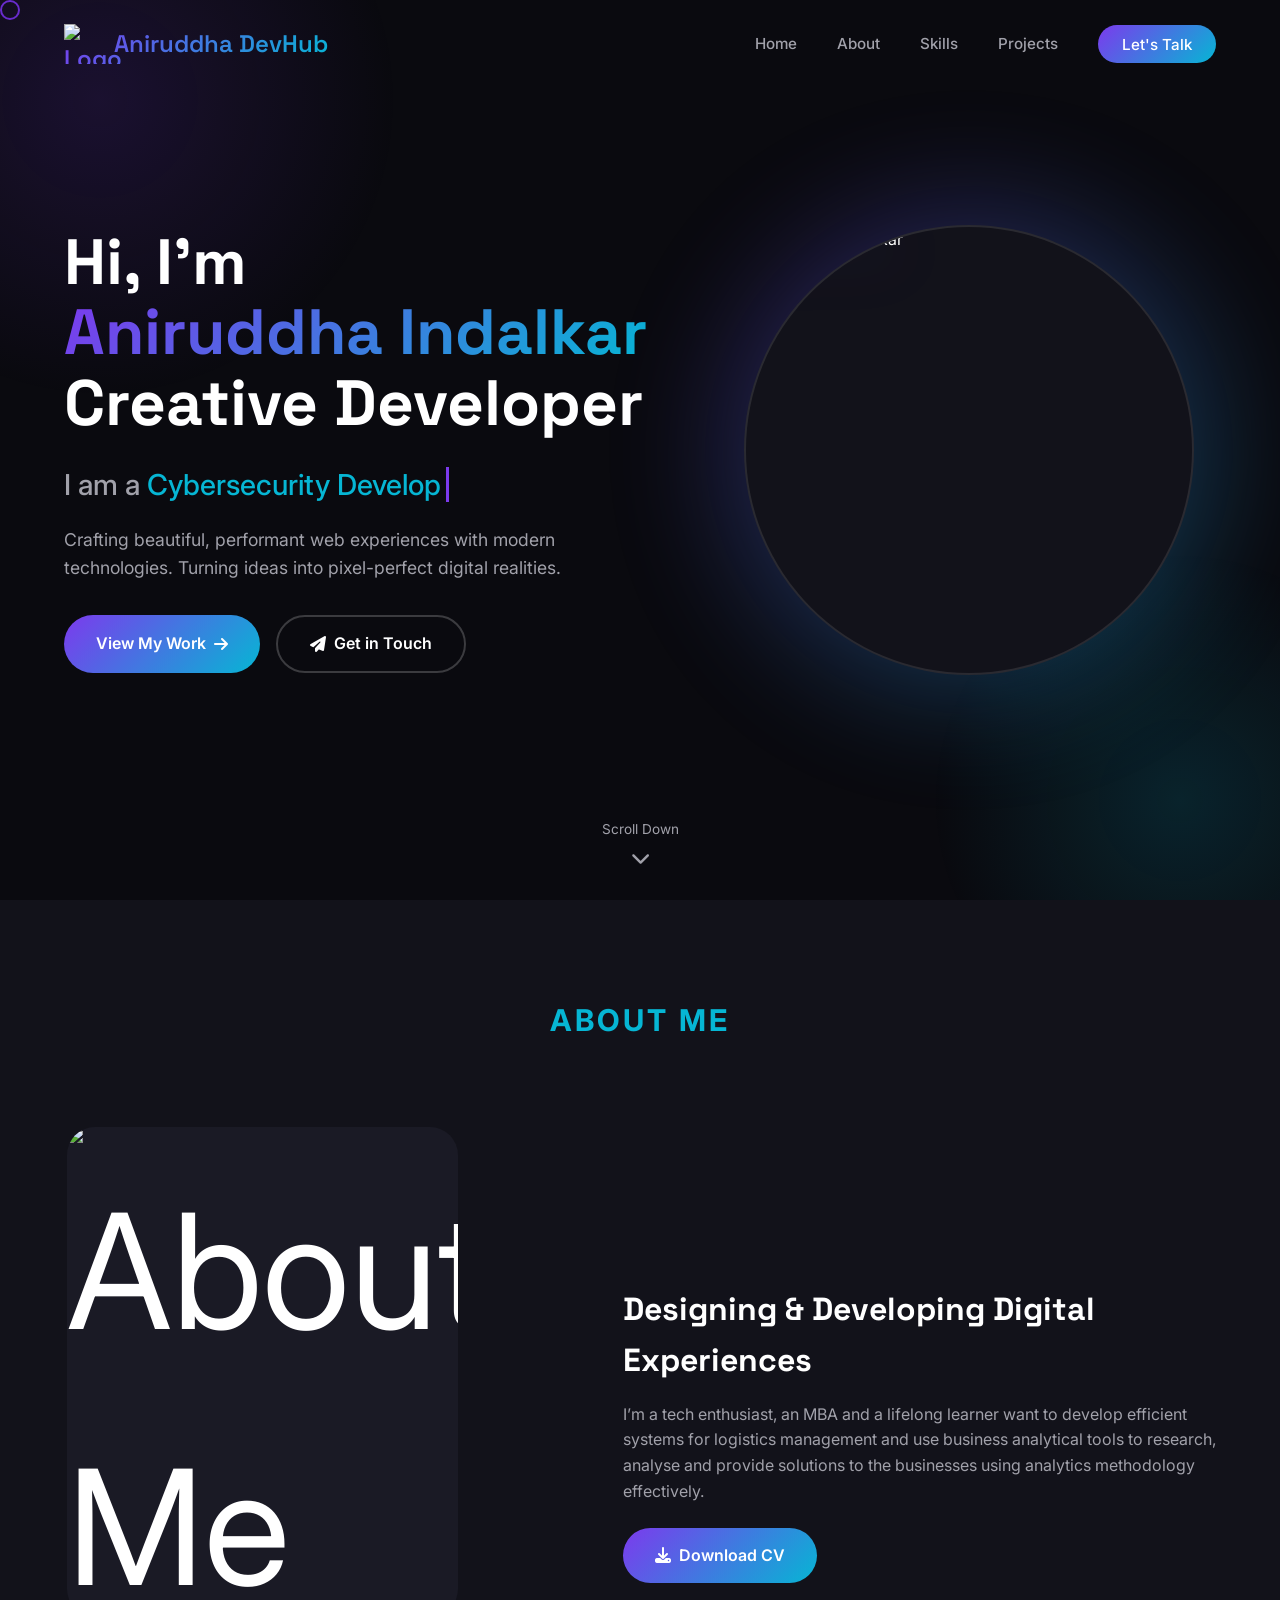
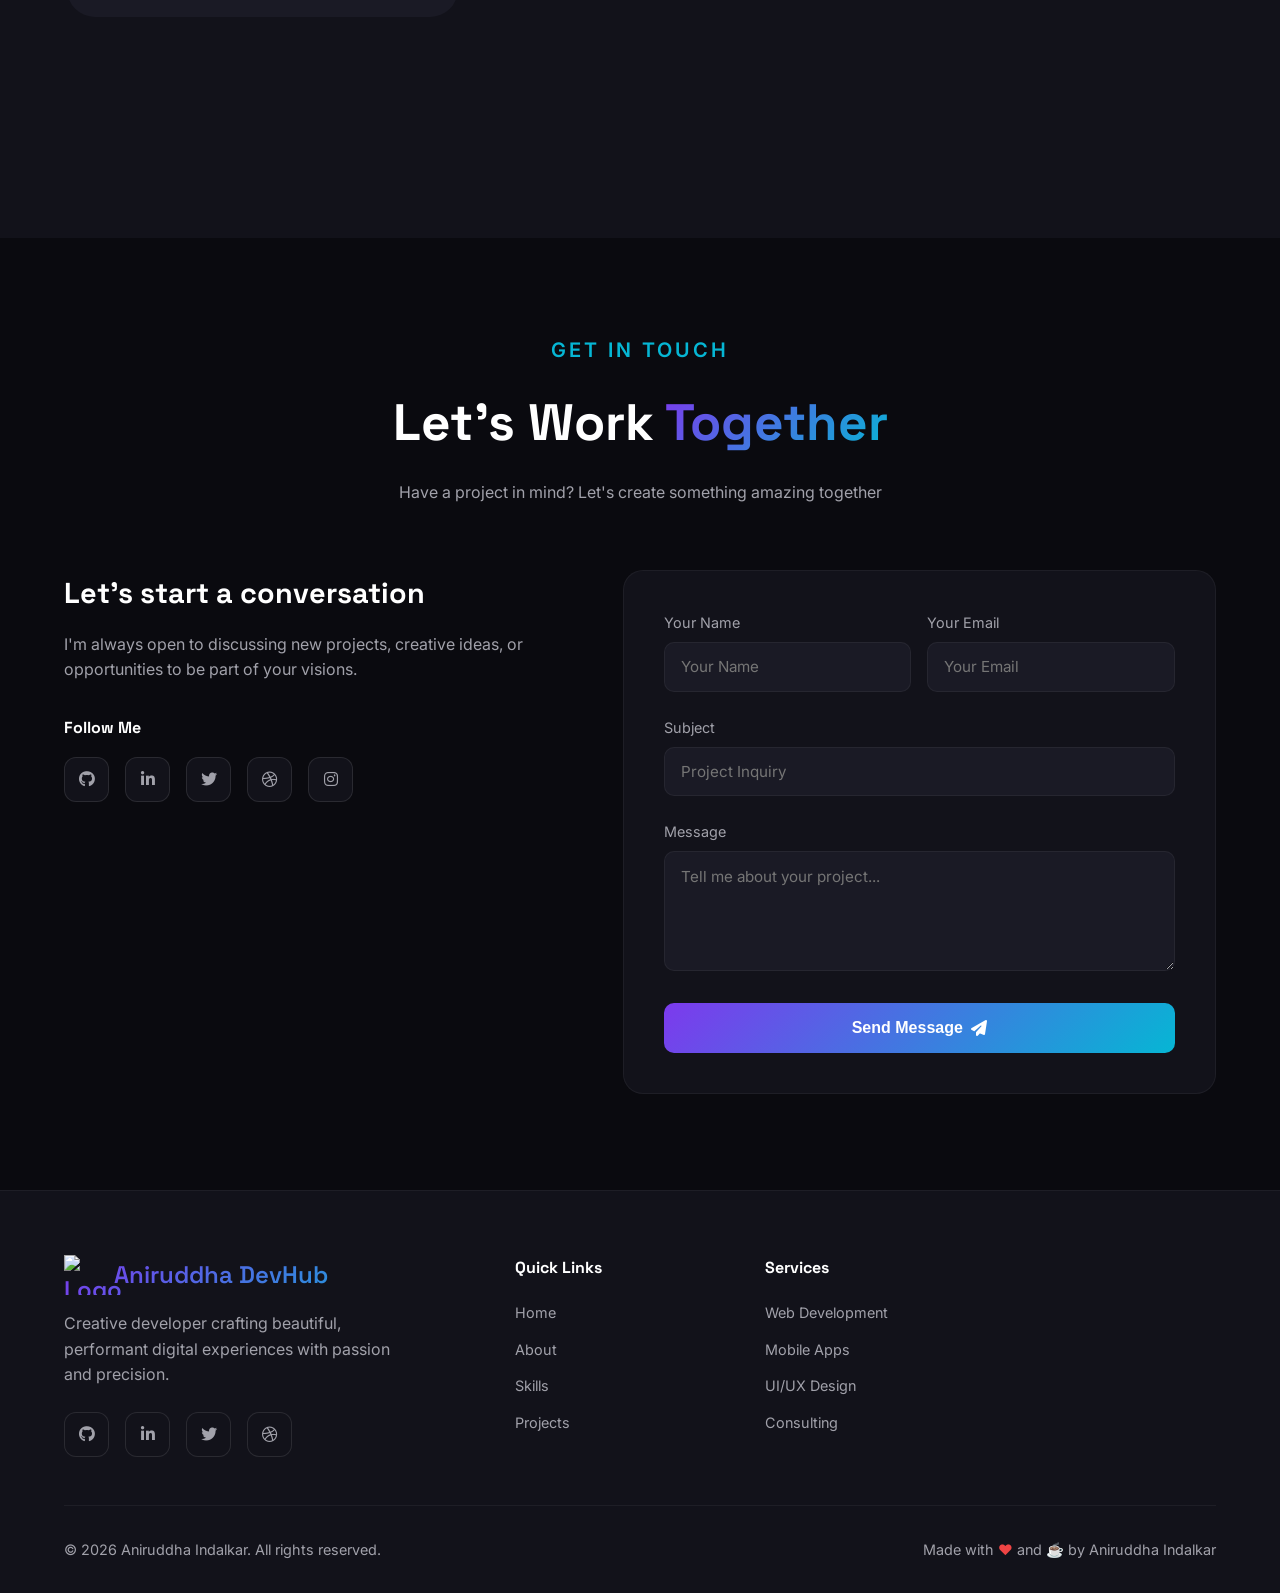
==== index.html @ d85ba914 "Add files via upload" ====
<!DOCTYPE html>
<html lang="en">
<head>
<meta charset="UTF-8">
<meta name="viewport" content="width=device-width, initial-scale=1.0">
<title>Home</title>
<link href="https://fonts.googleapis.com/css2?family=Space+Grotesk:wght@300;400;500;600;700&family=Inter:wght@300;400;500;600&display=swap" rel="stylesheet">
<link rel="stylesheet" href="https://cdnjs.cloudflare.com/ajax/libs/font-awesome/6.4.0/css/all.min.css">
<link rel="stylesheet" href="style.css">
</head>
<body>

<div class="bg-animation"></div>
<div class="cursor"></div>

<!-- Navigation -->
<nav id="navbar">
  <div class="logo">
    <img src="images/Aniruddha DevHub Logo.png" alt="Logo" class="logo-img">
    <span class="logo-text">Aniruddha DevHub</span>
  </div>
  <ul class="nav-links" id="navLinks">
    <li><a href="#home">Home</a></li>
    <li><a href="#about">About</a></li>
    <li><a href="#skills">Skills</a></li>
    <li><a href="#projects">Projects</a></li>
    <li><a href="#contact" class="nav-cta">Let's Talk</a></li>
  </ul>
  <button class="menu-toggle" id="menuToggle">
    <i class="fas fa-bars"></i>
  </button>
</nav>

<!-- Hero Section -->
<section class="hero" id="home">
  <div class="hero-content">
    <div class="hero-text">
      <!-- <div class="hero-badge">
        <span class="dot"></span>
        Available for new projects
      </div> -->
        <h1>
        Hi, I'm <span class="gradient-text">Aniruddha Indalkar</span>
        <br>
        Creative Developer
      </h1>
      <div class="typed-text">I am a <span id="typed"></span></div>
      <p>Crafting beautiful, performant web experiences with modern technologies. Turning ideas into pixel-perfect digital realities.</p>
      <div class="hero-buttons">
        <a href="#projects" class="btn btn-primary">
          View My Work <i class="fas fa-arrow-right"></i>
        </a>
        <a href="#contact" class="btn btn-secondary">
          <i class="fas fa-paper-plane"></i> Get in Touch
        </a>
      </div>
      <!-- <div class="hero-stats">
        <div class="stat">
          <h3 data-target="50">0+</h3>
          <p>Projects Completed</p>
        </div>
        <div class="stat">
          <h3 data-target="5">0+</h3>
          <p>Years Experience</p>
        </div>
        <div class="stat">
          <h3 data-target="30">0+</h3>
          <p>Happy Clients</p>
        </div>
      </div> -->
    </div>
    <div class="hero-image">
      <div class="hero-image-wrapper">
        <div class="hero-image-inner">
          <img src="images/me.jpeg" alt="Aniruddha Indalkar">
        </div>
        <!-- <div class="floating-icon icon-1"><i class="fab fa-react"></i></div>
        <div class="floating-icon icon-2"><i class="fab fa-js"></i></div>
        <div class="floating-icon icon-3"><i class="fab fa-node-js"></i></div>
        <div class="floating-icon icon-4"><i class="fab fa-html5"></i></div> -->
      </div>
    </div>
  </div>
  <div class="scroll-indicator">
    Scroll Down
    <i class="fas fa-chevron-down"></i>
  </div>
</section>

<!-- About Section -->
<section class="about" id="about">
  <div class="container">
    <div class="section-header fade-in">
      <span class="section-tag"><h1>About Me</h1></span>
    </div>
    <div class="about-content">
      <div class="about-image fade-in">
        <div class="about-image-inner">
          <img src="images/my_img.jpeg" alt="About Me">
        </div>
        <!-- <div class="experience-card">
          <div class="number">5+</div>
          <div>
            <div style="font-weight: 600;">Years of</div>
            <div class="label">Experience</div>
          </div>
        </div> -->
      </div>
      <div class="about-text fade-in">
        <h3>Designing & Developing Digital Experiences</h3>
        <p>I’m a tech enthusiast, an MBA and a lifelong learner want to develop efficient systems for logistics management and use business analytical tools to research, analyse and provide solutions to the businesses using analytics methodology effectively.</p>
        <a href="#" class="btn btn-primary">
          <i class="fas fa-download"></i> Download CV
        </a>
      </div>
    </div>
  </div>
</section>

<!-- Skills Section -->
<!-- <section class="skills" id="skills"> -->
  <!-- <div class="container">
    <div class="section-header fade-in">
      <span class="section-tag">My Skills</span>
      <h2 class="section-title">Expertise & <span class="gradient-text">Tools</span></h2>
      <p class="section-subtitle">Technologies and tools I use to bring ideas to life</p>
    </div> -->
    <!-- <div class="skills-grid"> -->
      <!-- <div class="skill-card fade-in">
        <div class="skill-icon"><i class="fas fa-code"></i></div>
        <h3>Frontend Development</h3>
        <ul class="skill-list">
          <li class="skill-item">
            <div class="name"><span>React / Next.js</span><span>95%</span></div>
            <div class="skill-bar"><div class="skill-progress" data-progress="95"></div></div>
          </li>
          <li class="skill-item">
            <div class="name"><span>Vue.js</span><span>85%</span></div>
            <div class="skill-bar"><div class="skill-progress" data-progress="85"></div></div>
          </li>
          <li class="skill-item">
            <div class="name"><span>TypeScript</span><span>90%</span></div>
            <div class="skill-bar"><div class="skill-progress" data-progress="90"></div></div>
          </li>
        </ul>
      </div>
       <div class="skill-card fade-in">
        <div class="skill-icon"><i class="fas fa-server"></i></div>
        <h3>Backend Development</h3>
        <ul class="skill-list">
          <li class="skill-item">
            <div class="name"><span>Node.js / Express</span><span>92%</span></div>
            <div class="skill-bar"><div class="skill-progress" data-progress="92"></div></div>
          </li>
          <li class="skill-item">
            <div class="name"><span>Python / Django</span><span>80%</span></div>
            <div class="skill-bar"><div class="skill-progress" data-progress="80"></div></div>
          </li>
          <li class="skill-item">
            <div class="name"><span>GraphQL</span><span>85%</span></div>
            <div class="skill-bar"><div class="skill-progress" data-progress="85"></div></div>
          </li>
        </ul>
      </div> -->
      <!-- <div class="skill-card fade-in">
        <div class="skill-icon"><i class="fas fa-database"></i></div>
        <h3>Database & Cloud</h3>
        <ul class="skill-list">
          <li class="skill-item">
            <div class="name"><span>MongoDB / PostgreSQL</span><span>88%</span></div>
            <div class="skill-bar"><div class="skill-progress" data-progress="88"></div></div>
          </li>
          <li class="skill-item">
            <div class="name"><span>AWS / Firebase</span><span>82%</span></div>
            <div class="skill-bar"><div class="skill-progress" data-progress="82"></div></div>
          </li>
          <li class="skill-item">
            <div class="name"><span>Docker / K8s</span><span>75%</span></div>
            <div class="skill-bar"><div class="skill-progress" data-progress="75"></div></div>
          </li>
        </ul>
      </div> -->
      <!-- <div class="skill-card fade-in">
        <div class="skill-icon"><i class="fas fa-paint-brush"></i></div>
        <h3>Design & UI/UX</h3>
        <ul class="skill-list">
          <li class="skill-item">
            <div class="name"><span>Figma / Adobe XD</span><span>90%</span></div>
            <div class="skill-bar"><div class="skill-progress" data-progress="90"></div></div>
          </li>
          <li class="skill-item">
            <div class="name"><span>Tailwind / SASS</span><span>95%</span></div>
            <div class="skill-bar"><div class="skill-progress" data-progress="95"></div></div>
          </li>
          <li class="skill-item">
            <div class="name"><span>Framer Motion</span><span>85%</span></div>
            <div class="skill-bar"><div class="skill-progress" data-progress="85"></div></div>
          </li>
        </ul>
      </div> -->
      <!-- <div class="skill-card fade-in">
        <div class="skill-icon"><i class="fas fa-mobile-alt"></i></div>
        <h3>Mobile Development</h3>
        <ul class="skill-list">
          <li class="skill-item">
            <div class="name"><span>React Native</span><span>85%</span></div>
            <div class="skill-bar"><div class="skill-progress" data-progress="85"></div></div>
          </li>
          <li class="skill-item">
            <div class="name"><span>Flutter</span><span>70%</span></div>
            <div class="skill-bar"><div class="skill-progress" data-progress="70"></div></div>
          </li>
          <li class="skill-item">
            <div class="name"><span>iOS / Swift</span><span>65%</span></div>
            <div class="skill-bar"><div class="skill-progress" data-progress="65"></div></div>
          </li>
        </ul>
      </div> -->
      <!-- <div class="skill-card fade-in">
        <div class="skill-icon"><i class="fas fa-tools"></i></div>
        <h3>Tools & DevOps</h3>
        <ul class="skill-list">
          <li class="skill-item">
            <div class="name"><span>Git / GitHub</span><span>95%</span></div>
            <div class="skill-bar"><div class="skill-progress" data-progress="95"></div></div>
          </li>
          <li class="skill-item">
            <div class="name"><span>CI/CD Pipelines</span><span>80%</span></div>
            <div class="skill-bar"><div class="skill-progress" data-progress="80"></div></div>
          </li>
          <li class="skill-item">
            <div class="name"><span>Webpack / Vite</span><span>85%</span></div>
            <div class="skill-bar"><div class="skill-progress" data-progress="85"></div></div>
          </li>
        </ul>
      </div> -->
    <!-- </div>
  </div>
</section> -->

<!-- Projects Section -->
<!-- <section class="projects" id="projects">
  <div class="container">
    <div class="section-header fade-in">
      <span class="section-tag">My Work</span>
      <h2 class="section-title">Featured <span class="gradient-text">Projects</span></h2>
      <p class="section-subtitle">A selection of my recent work and personal projects</p>
    </div>
    <div class="projects-filter fade-in">
      <button class="filter-btn active" data-filter="all">All</button>
      <button class="filter-btn" data-filter="web">Web Apps</button>
      <button class="filter-btn" data-filter="mobile">Mobile</button>
      <button class="filter-btn" data-filter="design">Design</button>
    </div>
    <div class="projects-grid">
      <div class="project-card fade-in" data-category="web">
        <div class="project-image">
          <img src="images/my_img_3.jpeg" alt="Project Image">
          <div class="project-overlay">
            <a href="#" class="project-link"><i class="fas fa-link"></i></a>
            <a href="#" class="project-link"><i class="fab fa-github"></i></a>
          </div>
        </div>
        <div class="project-info">
          <span class="project-tag">Web App</span>
          <h3>E-Commerce Platform</h3>
          <p>Full-featured online store with payment integration and admin dashboard.</p>
          <div class="project-tech">
            <span class="tech-badge">React</span>
            <span class="tech-badge">Node.js</span>
            <span class="tech-badge">Stripe</span>
          </div>
        </div>
      </div>
      <div class="project-card fade-in" data-category="mobile">
        <div class="project-image">
          <img src="" alt="Project Image">
          <div class="project-overlay">
            <a href="#" class="project-link"><i class="fas fa-link"></i></a>
            <a href="#" class="project-link"><i class="fab fa-github"></i></a>
          </div>
        </div>
        <div class="project-info">
          <span class="project-tag">Mobile App</span>
          <h3>Fitness Tracker</h3>
          <p>Cross-platform fitness app with workout plans and progress tracking.</p>
          <div class="project-tech">
            <span class="tech-badge">React Native</span>
            <span class="tech-badge">Firebase</span>
          </div>
        </div>
      </div>
      <div class="project-card fade-in" data-category="web">
        <div class="project-image">
          <img src="" alt="Project Image">
          <div class="project-overlay">
            <a href="#" class="project-link"><i class="fas fa-link"></i></a>
            <a href="#" class="project-link"><i class="fab fa-github"></i></a>
          </div>
        </div>
        <div class="project-info">
          <span class="project-tag">Dashboard</span>
          <h3>Analytics Dashboard</h3>
          <p>Real-time data visualization platform with interactive charts.</p>
          <div class="project-tech">
            <span class="tech-badge">Vue.js</span>
            <span class="tech-badge">D3.js</span>
            <span class="tech-badge">Python</span>
          </div>
        </div>
      </div>
      <div class="project-card fade-in" data-category="design">
        <div class="project-image">
          <img src="" alt="Project Image">
          <div class="project-overlay">
            <a href="#" class="project-link"><i class="fas fa-link"></i></a>
            <a href="#" class="project-link"><i class="fab fa-behance"></i></a>
          </div>
        </div>
        <div class="project-info">
          <span class="project-tag">UI/UX</span>
          <h3>Banking App Design</h3>
          <p>Modern banking app interface with focus on user experience.</p>
          <div class="project-tech">
            <span class="tech-badge">Figma</span>
            <span class="tech-badge">Prototyping</span>
          </div>
        </div>
      </div>
      <div class="project-card fade-in" data-category="web">
        <div class="project-image">
          <img src="" alt="Project Image">
          <div class="project-overlay">
            <a href="#" class="project-link"><i class="fas fa-link"></i></a>
            <a href="#" class="project-link"><i class="fab fa-github"></i></a>
          </div>
        </div>
        <div class="project-info">
          <span class="project-tag">AI/ML</span>
          <h3>AI Chatbot Platform</h3>
          <p>Intelligent chatbot with NLP and machine learning capabilities.</p>
          <div class="project-tech">
            <span class="tech-badge">Next.js</span>
            <span class="tech-badge">OpenAI</span>
            <span class="tech-badge">Python</span>
          </div>
        </div>
      </div>
      <div class="project-card fade-in" data-category="mobile">
        <div class="project-image">
          <img src="" alt="Project Image">
          <div class="project-overlay">
            <a href="#" class="project-link"><i class="fas fa-link"></i></a>
            <a href="#" class="project-link"><i class="fab fa-github"></i></a>
          </div>
        </div>
        <div class="project-info">
          <span class="project-tag">Mobile App</span>
          <h3>Food Delivery App</h3>
          <p>On-demand food delivery with real-time order tracking.</p>
          <div class="project-tech">
            <span class="tech-badge">Flutter</span>
            <span class="tech-badge">Firebase</span>
            <span class="tech-badge">Maps API</span>
          </div>
        </div>
      </div>
    </div>
  </div>
</section> -->

<!-- Contact Section -->
<section class="contact" id="contact">
  <div class="container">
    <div class="section-header fade-in">
      <span class="section-tag">Get in Touch</span>
      <h2 class="section-title">Let's Work <span class="gradient-text">Together</span></h2>
      <p class="section-subtitle">Have a project in mind? Let's create something amazing together</p>
    </div>
    <div class="contact-content">
      <div class="contact-info fade-in">
        <h3>Let's start a conversation</h3>
        <p>I'm always open to discussing new projects, creative ideas, or opportunities to be part of your visions.</p>
        <!-- <div class="contact-items">
          <div class="contact-item">
            <div class="icon"><i class="fas fa-envelope"></i></div>
            <div>
              <div class="label">Email</div>
              <div class="value">aniruddha@dev.com</div>
            </div>
          </div>
          <div class="contact-item">
            <div class="icon"><i class="fas fa-phone"></i></div>
            <div>
              <div class="label">Phone</div>
              <div class="value">+1 (555) 123-4567</div>
            </div>
          </div>
          <div class="contact-item">
            <div class="icon"><i class="fas fa-map-marker-alt"></i></div>
            <div>
              <div class="label">Location</div>
              <div class="value">San Francisco, CA</div>
            </div>
          </div>
        </div> -->
        <h4 style="margin-bottom: 1rem; font-family: 'Space Grotesk';">Follow Me</h4>
        <div class="social-links">
          <a href="#" class="social-link"><i class="fab fa-github"></i></a>
          <a href="#" class="social-link"><i class="fab fa-linkedin-in"></i></a>
          <a href="#" class="social-link"><i class="fab fa-twitter"></i></a>
          <a href="#" class="social-link"><i class="fab fa-dribbble"></i></a>
          <a href="#" class="social-link"><i class="fab fa-instagram"></i></a>
        </div>
      </div>
      <form class="contact-form fade-in" id="contactForm" action="https://formsubmit.co/aniruddha@xyhd.com" method="POST">
  
        <input type="text" name="_honey" style="display:none">
        <input type="hidden" name="_next" value="thankyou.html">
        <input type="hidden" name="_template" value="table">
        <input type="hidden" name="_captcha" value="false">
        
        <div class="form-row">
          <div class="form-group">
            <label>Your Name</label>
            <input type="text" name="name" placeholder="Your Name" required>
          </div>
          <div class="form-group">
            <label>Your Email</label>
            <input type="email" name="email" placeholder="Your Email" required>
          </div>
        </div>
        <div class="form-group">
          <label>Subject</label>
          <input type="text" name="subject" placeholder="Project Inquiry" required>
        </div>
        <div class="form-group">
          <label>Message</label>
          <textarea name="message" placeholder="Tell me about your project..." required></textarea>
        </div>
        <button type="submit">
          Send Message <i class="fas fa-paper-plane"></i>
        </button>
      </form>
    </div>
  </div>
</section>

<!-- Footer -->
<footer>
   <div class="footer-content">
    <div class="footer-brand">
      <div class="logo">
        <img src="images/Aniruddha DevHub Logo.png" alt="Logo" class="logo-img">
        <span class="logo-text">Aniruddha DevHub</span>
      </div>
      <p>Creative developer crafting beautiful, performant digital experiences with passion and precision.</p>
      <div class="social-links">
        <a href="#" class="social-link"><i class="fab fa-github"></i></a>
        <a href="#" class="social-link"><i class="fab fa-linkedin-in"></i></a>
        <a href="#" class="social-link"><i class="fab fa-twitter"></i></a>
        <a href="#" class="social-link"><i class="fab fa-dribbble"></i></a>
      </div>
    </div>
    <div class="footer-col">
      <h4>Quick Links</h4>
      <ul>
        <li><a href="#home">Home</a></li>
        <li><a href="#about">About</a></li>
        <li><a href="#skills">Skills</a></li>
        <li><a href="#projects">Projects</a></li>
      </ul>
    </div>
    <div class="footer-col">
      <h4>Services</h4>
      <ul>
        <li><a href="#">Web Development</a></li>
        <li><a href="#">Mobile Apps</a></li>
        <li><a href="#">UI/UX Design</a></li>
        <li><a href="#">Consulting</a></li>
      </ul>
    </div>
    <!-- <div class="footer-col">
      <h4>Contact</h4>
      <ul>
        <li><a href="#">aniruddha@dev.com</a></li>
        <li><a href="#">+1 (555) 123-4567</a></li>
        <li><a href="#">San Francisco, CA</a></li>
      </ul>
    </div> -->
  </div>
  <div class="footer-bottom">
    <p>&copy; <span id="year">2024</span> Aniruddha Indalkar. All rights reserved.</p>
    <p>Made with <span class="heart">❤️</span> and ☕ by Aniruddha Indalkar</p>
  </div>
</footer>
<script src="script.js"></script>
</body>
</html>
---- style.css ----
* {
  margin: 0;
  padding: 0;
  box-sizing: border-box;
}

:root {
  --bg-primary: #0a0a0f;
  --bg-secondary: #12121a;
  --bg-tertiary: #1a1a25;
  --accent: #7c3aed;
  --accent-2: #06b6d4;
  --accent-3: #f59e0b;
  --text-primary: #ffffff;
  --text-secondary: #a1a1aa;
  --gradient: linear-gradient(135deg, #7c3aed 0%, #06b6d4 100%);
  --gradient-2: linear-gradient(135deg, #f59e0b 0%, #ef4444 100%);
}

html {
  scroll-behavior: smooth;
}

body {
  font-family: 'Inter', sans-serif;
  background: var(--bg-primary);
  color: var(--text-primary);
  overflow-x: hidden;
  line-height: 1.6;
}

/* Animated Background */
.bg-animation {
  position: fixed;
  top: 0;
  left: 0;
  width: 100%;
  height: 100%;
  z-index: -1;
  overflow: hidden;
}

.bg-animation::before {
  content: '';
  position: absolute;
  width: 600px;
  height: 600px;
  background: radial-gradient(circle, rgba(124, 58, 237, 0.15) 0%, transparent 70%);
  border-radius: 50%;
  top: -200px;
  left: -200px;
  animation: float1 20s ease-in-out infinite;
}

.bg-animation::after {
  content: '';
  position: absolute;
  width: 500px;
  height: 500px;
  background: radial-gradient(circle, rgba(6, 182, 212, 0.15) 0%, transparent 70%);
  border-radius: 50%;
  bottom: -150px;
  right: -150px;
  animation: float2 25s ease-in-out infinite;
}

@keyframes float1 {
  0%, 100% { transform: translate(0, 0) scale(1); }
  50% { transform: translate(100px, 100px) scale(1.2); }
}

@keyframes float2 {
  0%, 100% { transform: translate(0, 0) scale(1); }
  50% { transform: translate(-100px, -100px) scale(1.3); }
}

/* Custom Cursor */
.cursor {
  width: 20px;
  height: 20px;
  border: 2px solid var(--accent);
  border-radius: 50%;
  position: fixed;
  pointer-events: none;
  z-index: 9999;
  transition: transform 0.2s, width 0.3s, height 0.3s, background 0.3s;
  mix-blend-mode: difference;
}

/* .cursor.hover {
  width: 40px;
  height: 40px;
  background: var(--accent);
} */

/* Navigation */
nav {
  position: fixed;
  top: 0;
  left: 0;
  width: 100%;
  padding: 1.5rem 5%;
  display: flex;
  justify-content: space-between;
  align-items: center;
  z-index: 1000;
  transition: all 0.3s ease;
  backdrop-filter: blur(0px);
}

nav.scrolled {
  background: rgba(10, 10, 15, 0.8);
  backdrop-filter: blur(20px);
  padding: 1rem 5%;
  border-bottom: 1px solid rgba(255, 255, 255, 0.05);
}

.logo {
  font-family: 'Space Grotesk', sans-serif;
  font-size: 1.5rem;
  font-weight: 700;
  background: var(--gradient);
  -webkit-background-clip: text;
  -webkit-text-fill-color: transparent;
  background-clip: text;
  cursor: pointer;
  display: flex;
  align-items: center;
  gap: 0.5rem;
}

.logo-dot {
  width: 8px;
  height: 8px;
  background: var(--accent);
  border-radius: 50%;
  animation: pulse 2s infinite;
}

@keyframes pulse {
  0%, 100% { transform: scale(1); opacity: 1; }
  50% { transform: scale(1.5); opacity: 0.5; }
}

.nav-links {
  display: flex;
  list-style: none;
  gap: 2.5rem;
  align-items: center;
}

.nav-links a {
  color: var(--text-secondary);
  text-decoration: none;
  font-size: 0.95rem;
  font-weight: 500;
  transition: color 0.3s;
  position: relative;
}

.nav-links a:hover {
  color: var(--text-primary);
}

.nav-links a::after {
  content: '';
  position: absolute;
  bottom: -5px;
  left: 0;
  width: 0;
  height: 2px;
  background: var(--gradient);
  transition: width 0.3s;
}

.nav-links a:hover::after {
  width: 100%;
}

.nav-cta {
  background: var(--gradient);
  padding: 0.6rem 1.5rem;
  border-radius: 30px;
  color: white !important;
  font-weight: 600;
  transition: transform 0.3s, box-shadow 0.3s;
}

.nav-cta:hover {
  transform: translateY(-2px);
  box-shadow: 0 10px 30px rgba(124, 58, 237, 0.4);
}

.nav-cta::after {
  display: none;
}

.menu-toggle {
  display: none;
  background: none;
  border: none;
  color: white;
  font-size: 1.5rem;
  cursor: pointer;
}

/* Hero Section */
.hero {
  min-height: 100vh;
  display: flex;
  align-items: center;
  justify-content: center;
  padding: 0 5%;
  position: relative;
  overflow: hidden;
}

.hero-content {
  max-width: 1200px;
  width: 100%;
  display: grid;
  grid-template-columns: 1.2fr 1fr;
  gap: 4rem;
  align-items: center;
}

.hero-text {
  animation: slideInLeft 1s ease;
}

@keyframes slideInLeft {
  from { opacity: 0; transform: translateX(-50px); }
  to { opacity: 1; transform: translateX(0); }
}

.hero-badge {
  display: inline-flex;
  align-items: center;
  gap: 0.5rem;
  padding: 0.5rem 1rem;
  background: rgba(124, 58, 237, 0.1);
  border: 1px solid rgba(124, 58, 237, 0.3);
  border-radius: 30px;
  font-size: 0.85rem;
  margin-bottom: 1.5rem;
  color: var(--accent-2);
}

.hero-badge .dot {
  width: 8px;
  height: 8px;
  background: #10b981;
  border-radius: 50%;
  animation: pulse 2s infinite;
}

.hero h1 {
  font-family: 'Space Grotesk', sans-serif;
  font-size: clamp(2rem, 5vw, 4rem);
  font-weight: 700;
  line-height: 1.1;
  margin-bottom: 1.5rem;
  max-width: 800px;
}

.hero h1 .gradient-text {
  background: var(--gradient);
  -webkit-background-clip: text;
  -webkit-text-fill-color: transparent;
  background-clip: text;
  display: inline-block;
}

.typed-text {
  font-size: clamp(1.2rem, 2.5vw, 1.8rem);
  color: var(--text-secondary);
  margin-bottom: 1.5rem;
  font-weight: 500;
  height: 2.5rem;
}

.typed-text span {
  color: var(--accent-2);
  border-right: 3px solid var(--accent);
  padding-right: 5px;
  animation: blink 0.7s infinite;
}

@keyframes blink {
  0%, 100% { border-color: var(--accent); }
  50% { border-color: transparent; }
}

.hero p {
  color: var(--text-secondary);
  font-size: 1.1rem;
  margin-bottom: 2rem;
  max-width: 500px;
}

.hero-buttons {
  display: flex;
  gap: 1rem;
  flex-wrap: wrap;
}

.btn {
  padding: 0.9rem 2rem;
  border-radius: 30px;
  font-weight: 600;
  font-size: 1rem;
  cursor: pointer;
  border: none;
  text-decoration: none;
  display: inline-flex;
  align-items: center;
  gap: 0.5rem;
  transition: all 0.3s;
  position: relative;
  overflow: hidden;
}

.btn-primary {
  background: var(--gradient);
  color: white;
}

.btn-primary:hover {
  transform: translateY(-3px);
  box-shadow: 0 15px 35px rgba(124, 58, 237, 0.4);
}

.btn-secondary {
  background: transparent;
  color: white;
  border: 2px solid rgba(255, 255, 255, 0.2);
}

.btn-secondary:hover {
  border-color: var(--accent);
  background: rgba(124, 58, 237, 0.1);
  transform: translateY(-3px);
}

.hero-stats {
  display: flex;
  gap: 2.5rem;
  margin-top: 3rem;
}

.stat h3 {
  font-family: 'Space Grotesk', sans-serif;
  font-size: 2rem;
  background: var(--gradient);
  -webkit-background-clip: text;
  -webkit-text-fill-color: transparent;
  background-clip: text;
}

.stat p {
  color: var(--text-secondary);
  font-size: 0.85rem;
  margin: 0;
}

.hero-image {
  position: sticky;
  top: 120px;
  z-index: 10;
  animation: slideInRight 1s ease;
}

@keyframes slideInRight {
  from { opacity: 0; transform: translateX(50px); }
  to { opacity: 1; transform: translateX(0); }
}

.hero-image-wrapper {
  position: relative;
  width: 100%;
  aspect-ratio: 1;
  max-width: 450px;
  margin: 0 auto;
}

.hero-image-wrapper::before {
  content: '';
  position: absolute;
  inset: -20px;
  background: var(--gradient);
  border-radius: 50%;
  filter: blur(60px);
  opacity: 0.3;
  animation: pulse-glow 4s ease-in-out infinite;
}

@keyframes pulse-glow {
  0%, 100% { transform: scale(1); opacity: 0.3; }
  50% { transform: scale(1.1); opacity: 0.5; }
}

.hero-image-inner {
  position: relative;
  width: 100%;
  height: 100%;
  border-radius: 50%;
  background: var(--bg-secondary);
  border: 2px solid rgba(255, 255, 255, 0.1);
  display: flex;
  align-items: center;
  justify-content: center;
  overflow: hidden;
  animation: float 6s ease-in-out infinite;
}

.hero-image-inner img {
  width: 100%;
  height: 100%;
  object-fit: cover;
  object-position: top center;
  display: block;
  transition: transform 0.5s cubic-bezier(0.4, 0, 0.2, 1);
  filter: drop-shadow(0 10px 30px rgba(124, 58, 237, 0.3));
}

.hero-image-inner:hover img {
  transform: scale(1.1);
}

@keyframes float {
  0%, 100% { transform: translateY(0); }
  50% { transform: translateY(-20px); }
}

/* Floating icons styling remains same */

.floating-icon {
  position: absolute;
  width: 60px;
  height: 60px;
  background: var(--bg-secondary);
  border: 1px solid rgba(255, 255, 255, 0.1);
  border-radius: 15px;
  display: flex;
  align-items: center;
  justify-content: center;
  font-size: 1.5rem;
  box-shadow: 0 10px 30px rgba(0, 0, 0, 0.3);
}

.floating-icon.icon-1 {
  top: 10%;
  left: -10%;
  color: #61dafb;
  animation: float-icon 4s ease-in-out infinite;
}

.floating-icon.icon-2 {
  top: 20%;
  right: -5%;
  color: #f7df1e;
  animation: float-icon 4s ease-in-out infinite 1s;
}

.floating-icon.icon-3 {
  bottom: 25%;
  left: -8%;
  color: #38bdf8;
  animation: float-icon 4s ease-in-out infinite 2s;
}

.floating-icon.icon-4 {
  bottom: 10%;
  right: -8%;
  color: #06b6d4;
  animation: float-icon 4s ease-in-out infinite 3s;
}

@keyframes float-icon {
  0%, 100% { transform: translateY(0) rotate(0); }
  50% { transform: translateY(-15px) rotate(10deg); }
}

.scroll-indicator {
  position: absolute;
  bottom: 2rem;
  left: 50%;
  transform: translateX(-50%);
  color: var(--text-secondary);
  font-size: 0.85rem;
  display: flex;
  flex-direction: column;
  align-items: center;
  gap: 0.5rem;
  animation: bounce 2s infinite;
}

@keyframes bounce {
  0%, 100% { transform: translateX(-50%) translateY(0); }
  50% { transform: translateX(-50%) translateY(10px); }
}

.scroll-indicator i {
  font-size: 1.2rem;
}

/* Section Common */
section {
  padding: 6rem 5%;
  position: relative;
}

.container {
  max-width: 1200px;
  margin: 0 auto;
}

.section-header {
  text-align: center;
  margin-bottom: 4rem;
}

.section-tag {
  color: var(--accent-2);
  font-size: 20px;
  font-weight: 600;
  letter-spacing: 3px;
  text-transform: uppercase;
  margin-bottom: 1rem;
  display: inline-block;
}

.section-title {
  font-family: 'Space Grotesk', sans-serif;
  font-size: clamp(2rem, 4vw, 3.5rem);
  font-weight: 700;
  margin-bottom: 1rem;
}

.section-title .gradient-text {
  background: var(--gradient);
  -webkit-background-clip: text;
  -webkit-text-fill-color: transparent;
  background-clip: text;
}

.section-subtitle {
  color: var(--text-secondary);
  max-width: 600px;
  margin: 0 auto;
}

/* About Section */
.about {
  background: var(--bg-secondary);
}

.about-content {
  display: grid;
  grid-template-columns: 1fr 1.2fr;
  gap: 4rem;
  align-items: center;
}

.about-image {
  position: relative;
  aspect-ratio: 0.8;
  border-radius: 30px;
  overflow: hidden;
  padding: 3px;
}

.about-image-inner {
  width: 80%;
  height: 80%;
  background: var(--bg-tertiary);
  border-radius: 28px;
  display: flex;
  align-items: center;
  justify-content: center;
  font-size: 10rem;
  position: relative;
  overflow: hidden;
}

.about-image-inner img {
  width: 100%;
  height: 100%;
  object-fit: cover;
  display: block;
}

.experience-card {
  position: absolute;
  bottom: 30px;
  right: -30px;
  background: var(--bg-tertiary);
  padding: 1.5rem 2rem;
  border-radius: 20px;
  border: 1px solid rgba(255, 255, 255, 0.1);
  box-shadow: 0 20px 60px rgba(0, 0, 0, 0.5);
  display: flex;
  align-items: center;
  gap: 1rem;
}

.experience-card .number {
  font-family: 'Space Grotesk', sans-serif;
  font-size: 3rem;
  font-weight: 700;
  background: var(--gradient);
  -webkit-background-clip: text;
  -webkit-text-fill-color: transparent;
  background-clip: text;
}

.experience-card .label {
  color: var(--text-secondary);
  font-size: 0.85rem;
}

.about-text h3 {
  font-family: 'Space Grotesk', sans-serif;
  font-size: 2rem;
  margin-bottom: 1rem;
}

.about-text p {
  color: var(--text-secondary);
  margin-bottom: 1.5rem;
}

.about-info {
  display: grid;
  grid-template-columns: 1fr 1fr;
  gap: 1rem;
  margin-bottom: 2rem;
}

.info-item {
  display: flex;
  align-items: center;
  gap: 0.8rem;
  padding: 0.8rem 1rem;
  background: rgba(255, 255, 255, 0.03);
  border-radius: 10px;
  border: 1px solid rgba(255, 255, 255, 0.05);
}

.info-item i {
  color: var(--accent-2);
  font-size: 1.1rem;
}

.info-item .label {
  color: var(--text-secondary);
  font-size: 0.8rem;
}

.info-item .value {
  font-weight: 600;
  font-size: 0.9rem;
}

/* Skills Section */
.skills-grid {
  display: grid;
  grid-template-columns: repeat(auto-fit, minmax(280px, 1fr));
  gap: 2rem;
  margin-top: 3rem;
}

.skill-card {
  background: var(--bg-secondary);
  border: 1px solid rgba(255, 255, 255, 0.05);
  border-radius: 20px;
  padding: 2rem;
  transition: all 0.4s ease;
  position: relative;
  overflow: hidden;
}

.skill-card::before {
  content: '';
  position: absolute;
  top: 0;
  left: 0;
  width: 100%;
  height: 3px;
  background: var(--gradient);
  transform: scaleX(0);
  transform-origin: left;
  transition: transform 0.4s ease;
}

.skill-card:hover {
  transform: translateY(-10px);
  border-color: rgba(124, 58, 237, 0.3);
  box-shadow: 0 20px 40px rgba(124, 58, 237, 0.15);
}

.skill-card:hover::before {
  transform: scaleX(1);
}

.skill-icon {
  width: 60px;
  height: 60px;
  border-radius: 15px;
  display: flex;
  align-items: center;
  justify-content: center;
  font-size: 1.8rem;
  margin-bottom: 1.5rem;
  background: rgba(124, 58, 237, 0.1);
  color: var(--accent);
}

.skill-card:nth-child(2) .skill-icon { background: rgba(6, 182, 212, 0.1); color: var(--accent-2); }
.skill-card:nth-child(3) .skill-icon { background: rgba(245, 158, 11, 0.1); color: var(--accent-3); }
.skill-card:nth-child(4) .skill-icon { background: rgba(239, 68, 68, 0.1); color: #ef4444; }
.skill-card:nth-child(5) .skill-icon { background: rgba(16, 185, 129, 0.1); color: #10b981; }
.skill-card:nth-child(6) .skill-icon { background: rgba(236, 72, 153, 0.1); color: #ec4899; }

.skill-card h3 {
  font-family: 'Space Grotesk', sans-serif;
  font-size: 1.3rem;
  margin-bottom: 1rem;
}

.skill-list {
  list-style: none;
}

.skill-item {
  margin-bottom: 1rem;
}

.skill-item .name {
  display: flex;
  justify-content: space-between;
  margin-bottom: 0.5rem;
  font-size: 0.9rem;
}

.skill-bar {
  height: 6px;
  background: rgba(255, 255, 255, 0.05);
  border-radius: 10px;
  overflow: hidden;
}

.skill-progress {
  height: 100%;
  background: var(--gradient);
  border-radius: 10px;
  width: 0;
  transition: width 1.5s ease;
}

/* Projects Section */
.projects {
  background: var(--bg-secondary);
}

.projects-filter {
  display: flex;
  justify-content: center;
  gap: 1rem;
  margin-bottom: 3rem;
  flex-wrap: wrap;
}

.filter-btn {
  padding: 0.6rem 1.5rem;
  background: transparent;
  border: 1px solid rgba(255, 255, 255, 0.1);
  border-radius: 30px;
  color: var(--text-secondary);
  cursor: pointer;
  font-size: 0.9rem;
  font-weight: 500;
  transition: all 0.3s;
}

.filter-btn:hover, .filter-btn.active {
  background: var(--gradient);
  border-color: transparent;
  color: white;
}

.projects-grid {
  display: grid;
  grid-template-columns: repeat(auto-fit, minmax(320px, 1fr));
  gap: 2rem;
}

.project-card {
  background: var(--bg-tertiary);
  border-radius: 20px;
  overflow: hidden;
  border: 1px solid rgba(255, 255, 255, 0.05);
  transition: all 0.4s ease;
  position: relative;
}

.project-card:hover {
  transform: translateY(-10px);
  box-shadow: 0 30px 60px rgba(0, 0, 0, 0.4);
  border-color: rgba(124, 58, 237, 0.3);
}

.project-image {
  height: 220px;
  background: var(--bg-secondary);
  position: relative;
  overflow: hidden;
  display: flex;
  align-items: center;
  justify-content: center;
}

.project-image img {
  width: 100%;
  height: 100%;
  object-fit: cover;
  transition: transform 0.5s ease;
}

.project-card:hover .project-image img {
  transform: scale(1.1);
}

/* .project-card:nth-child(2) .project-image {
  background: linear-gradient(135deg, #f59e0b, #ef4444);
}

.project-card:nth-child(3) .project-image {
    
}

.project-card:nth-child(4) .project-image {
  background: linear-gradient(135deg, #ec4899, #7c3aed);
}

.project-card:nth-child(5) .project-image {
  background: linear-gradient(135deg, #06b6d4, #3b82f6);    
}

.project-card:nth-child(6) .project-image {
  background: linear-gradient(135deg, #f59e0b, #ec4899);
} */

.project-overlay {
  position: absolute;
  inset: 0;
  background: rgba(0, 0, 0, 0.7);
  display: flex;
  align-items: center;
  justify-content: center;
  gap: 1rem;
  opacity: 0;
  transition: opacity 0.3s;
}

.project-card:hover .project-overlay {
  opacity: 1;
}

.project-link {
  width: 50px;
  height: 50px;
  background: white;
  border-radius: 50%;
  display: flex;
  align-items: center;
  justify-content: center;
  color: var(--bg-primary);
  text-decoration: none;
  transition: transform 0.3s;
}

.project-link:hover {
  transform: scale(1.1) rotate(15deg);
}

.project-info {
  padding: 1.5rem;
}

.project-tag {
  display: inline-block;
  padding: 0.25rem 0.75rem;
  background: rgba(124, 58, 237, 0.1);
  color: var(--accent-2);
  border-radius: 20px;
  font-size: 0.75rem;
  font-weight: 600;
  margin-bottom: 0.8rem;
}

.project-info h3 {
  font-family: 'Space Grotesk', sans-serif;
  font-size: 1.3rem;
  margin-bottom: 0.5rem;
}

.project-info p {
  color: var(--text-secondary);
  font-size: 0.9rem;
  margin-bottom: 1rem;
}

.project-tech {
  display: flex;
  gap: 0.5rem;
  flex-wrap: wrap;
}

.tech-badge {
  padding: 0.25rem 0.75rem;
  background: rgba(255, 255, 255, 0.05);
  border-radius: 5px;
  font-size: 0.75rem;
  color: var(--text-secondary);
}

/* Contact Section */
.contact-content {
  display: grid;
  grid-template-columns: 1fr 1.2fr;
  gap: 4rem;
  margin-top: 3rem;
}

.contact-info h3 {
  font-family: 'Space Grotesk', sans-serif;
  font-size: 1.8rem;
  margin-bottom: 1rem;
}

.contact-info p {
  color: var(--text-secondary);
  margin-bottom: 2rem;
}

.contact-items {
  display: flex;
  flex-direction: column;
  gap: 1rem;
  margin-bottom: 2rem;
}

.contact-item {
  display: flex;
  align-items: center;
  gap: 1rem;
  padding: 1.2rem;
  background: var(--bg-secondary);
  border: 1px solid rgba(255, 255, 255, 0.05);
  border-radius: 15px;
  transition: all 0.3s;
}

.contact-item:hover {
  transform: translateX(5px);
  border-color: var(--accent);
}

.contact-item .icon {
  width: 50px;
  height: 50px;
  background: var(--gradient);
  border-radius: 12px;
  display: flex;
  align-items: center;
  justify-content: center;
  font-size: 1.2rem;
  flex-shrink: 0;
}

.contact-item .label {
  color: var(--text-secondary);
  font-size: 0.85rem;
}

.contact-item .value {
  font-weight: 600;
}

.social-links {
  display: flex;
  gap: 1rem;
}

.social-link {
  width: 45px;
  height: 45px;
  background: var(--bg-secondary);
  border: 1px solid rgba(255, 255, 255, 0.1);
  border-radius: 12px;
  display: flex;
  align-items: center;
  justify-content: center;
  color: var(--text-secondary);
  text-decoration: none;
  transition: all 0.3s;
}

.social-link:hover {
  background: var(--gradient);
  color: white;
  transform: translateY(-5px);
  border-color: transparent;
}

.contact-form {
  background: var(--bg-secondary);
  padding: 2.5rem;
  border-radius: 20px;
  border: 1px solid rgba(255, 255, 255, 0.05);
}

.form-group {
  margin-bottom: 1.5rem;
}

.form-row {
  display: grid;
  grid-template-columns: 1fr 1fr;
  gap: 1rem;
}

.form-group label {
  display: block;
  margin-bottom: 0.5rem;
  font-size: 0.9rem;
  color: var(--text-secondary);
}

.form-group input,
.form-group textarea {
  width: 100%;
  padding: 0.9rem 1rem;
  background: var(--bg-tertiary);
  border: 1px solid rgba(255, 255, 255, 0.05);
  border-radius: 10px;
  color: white;
  font-family: 'Inter', sans-serif;
  font-size: 0.95rem;
  transition: all 0.3s;
}

.form-group input:focus,
.form-group textarea:focus {
  outline: none;
  border-color: var(--accent);
  background: var(--bg-primary);
}

.form-group textarea {
  resize: vertical;
  min-height: 120px;
}

.contact-form button {
  width: 100%;
  padding: 1rem;
  background: var(--gradient);
  color: white;
  border: none;
  border-radius: 10px;
  font-size: 1rem;
  font-weight: 600;
  cursor: pointer;
  transition: all 0.3s;
  display: flex;
  align-items: center;
  justify-content: center;
  gap: 0.5rem;
}

.contact-form button:hover {
  transform: translateY(-3px);
  box-shadow: 0 15px 35px rgba(124, 58, 237, 0.4);
}

/* Footer */
footer {
  background: var(--bg-secondary);
  padding: 4rem 5% 2rem;
  border-top: 1px solid rgba(255, 255, 255, 0.05);
}

.footer-content {
  max-width: 1200px;
  margin: 0 auto;
  display: grid;
  grid-template-columns: 2fr 1fr 1fr 1fr;
  gap: 3rem;
  margin-bottom: 3rem;
}

.footer-brand .logo {
  margin-bottom: 1rem;
}

.footer-brand p {
  color: var(--text-secondary);
  margin-bottom: 1.5rem;
  max-width: 350px;
}

.footer-col h4 {
  font-family: 'Space Grotesk', sans-serif;
  margin-bottom: 1.2rem;
  font-size: 1rem;
}

.footer-col ul {
  list-style: none;
  display: flex;
  flex-direction: column;
  gap: 0.7rem;
}

.footer-col a {
  color: var(--text-secondary);
  text-decoration: none;
  font-size: 0.9rem;
  transition: color 0.3s;
}

.footer-col a:hover {
  color: var(--accent-2);
}

.footer-bottom {
  max-width: 1200px;
  margin: 0 auto;
  padding-top: 2rem;
  border-top: 1px solid rgba(255, 255, 255, 0.05);
  display: flex;
  justify-content: space-between;
  align-items: center;
  flex-wrap: wrap;
  gap: 1rem;
}

.footer-bottom p {
  color: var(--text-secondary);
  font-size: 0.9rem;
}

.footer-bottom .heart {
  color: #ef4444;
  display: inline-block;
  animation: heartbeat 1.5s infinite;
}

@keyframes heartbeat {
  0%, 100% { transform: scale(1); }
  50% { transform: scale(1.2); }
}

/* Scroll Animations */
.fade-in {
  opacity: 0;
  transform: translateY(30px);
  transition: all 0.8s ease;
}

.fade-in.visible {
  opacity: 1;
  transform: translateY(0);
}

/* Responsive */
@media (max-width: 968px) {
  .hero-content,
  .about-content,
  .contact-content {
    grid-template-columns: 1fr;
    gap: 3rem;
  }
  
  .hero-image {
    order: -1;
    max-width: 350px;
    margin: 0 auto;
  }
  
  .footer-content {
    grid-template-columns: 1fr 1fr;
  }
  
  .experience-card {
    right: 10px;
  }
}

@media (max-width: 768px) {
  .nav-links {
    position: fixed;
    top: 70px;
    left: 0;
    width: 100%;
    background: rgba(10, 10, 15, 0.98);
    backdrop-filter: blur(20px);
    flex-direction: column;
    padding: 2rem;
    gap: 1.5rem;
    transform: translateX(-100%);
    transition: transform 0.3s;
  }
  
  .nav-links.active {
    transform: translateX(0);
  }
  
  .menu-toggle {
    display: block;
  }
  
  .hero-stats {
    flex-wrap: wrap;
    gap: 1.5rem;
  }
  
  .form-row {
    grid-template-columns: 1fr;
  }
  
  .footer-content {
    grid-template-columns: 1fr;
  }
  
  .about-info {
    grid-template-columns: 1fr;
  }
  
  .cursor {
    display: none;
  }
}
.logo {
  display: flex;
  align-items: center;
  gap: 10px;
  font-size: 1.5rem;
  font-weight: 600;
}

.logo-img {
  width: 40px;
  height: 40px;
  object-fit: contain;
}

.logo-text {
  font-family: 'Space Grotesk', sans-serif;
}
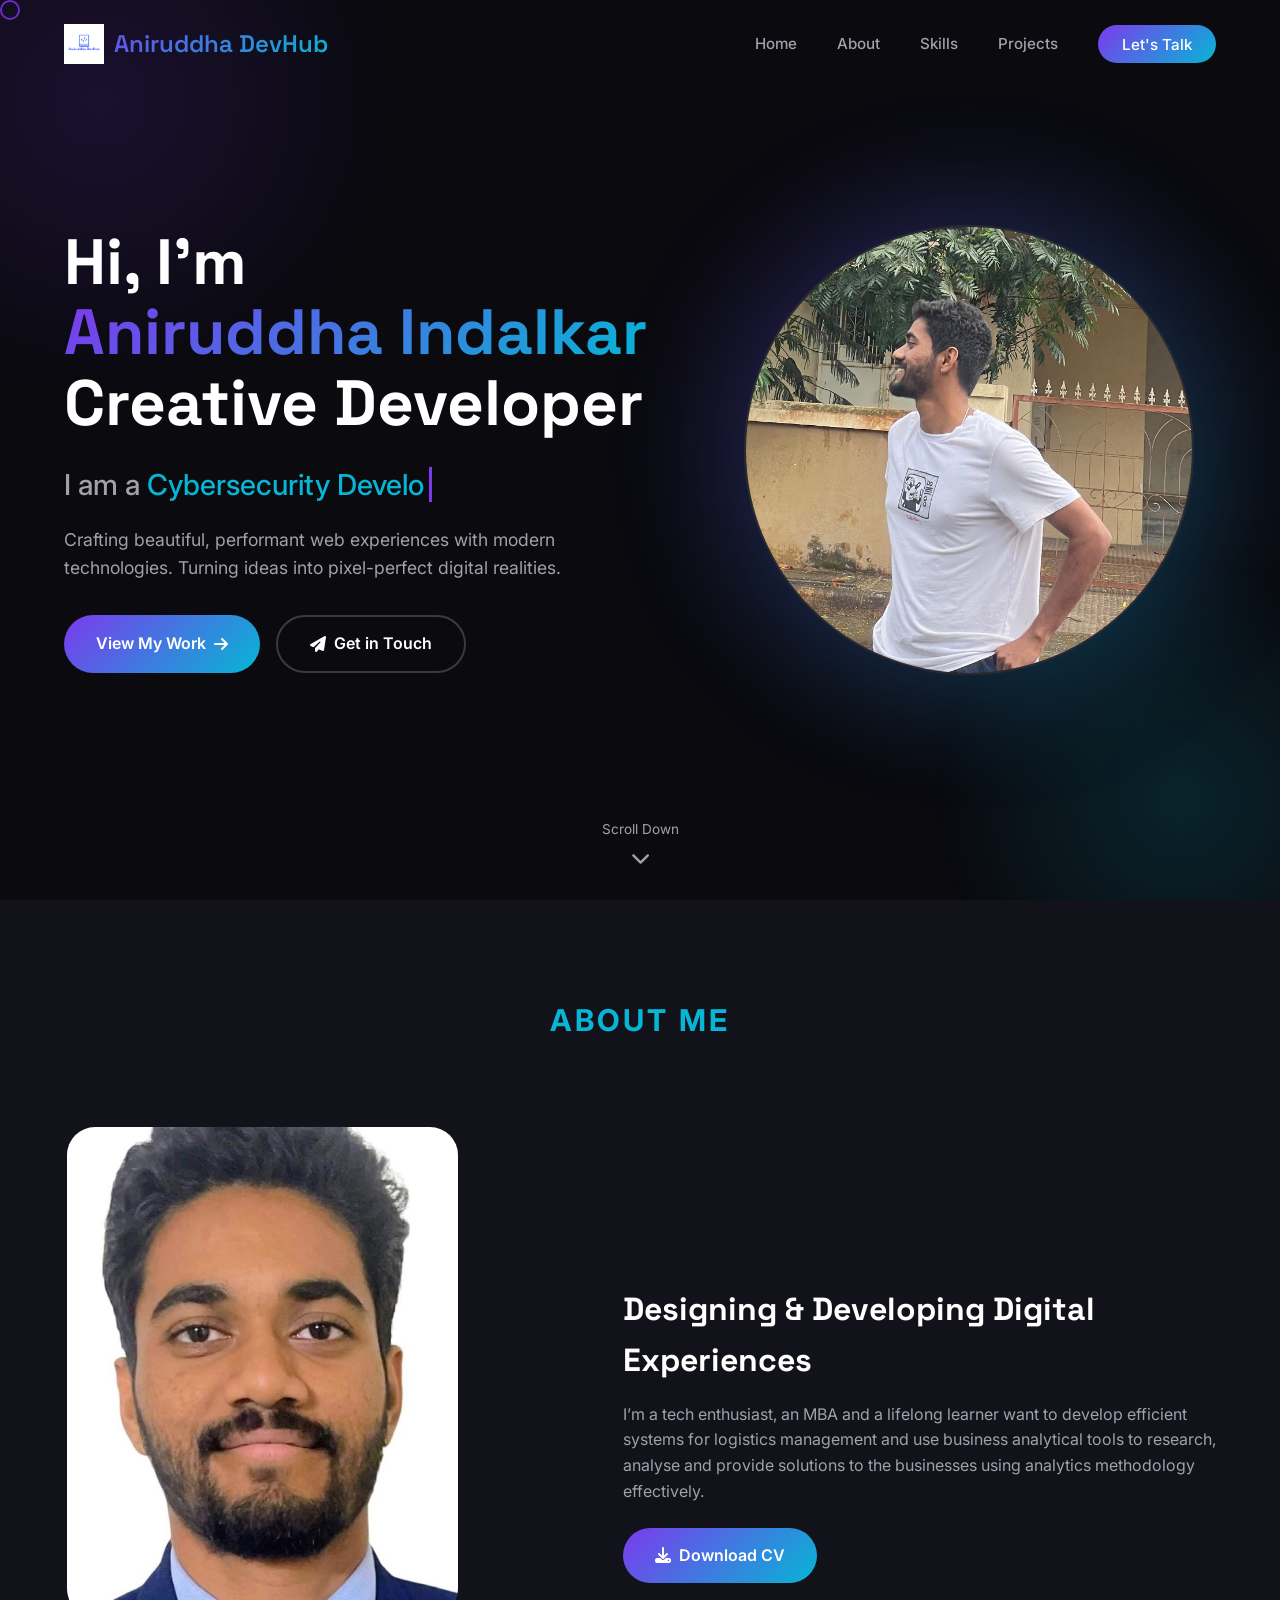
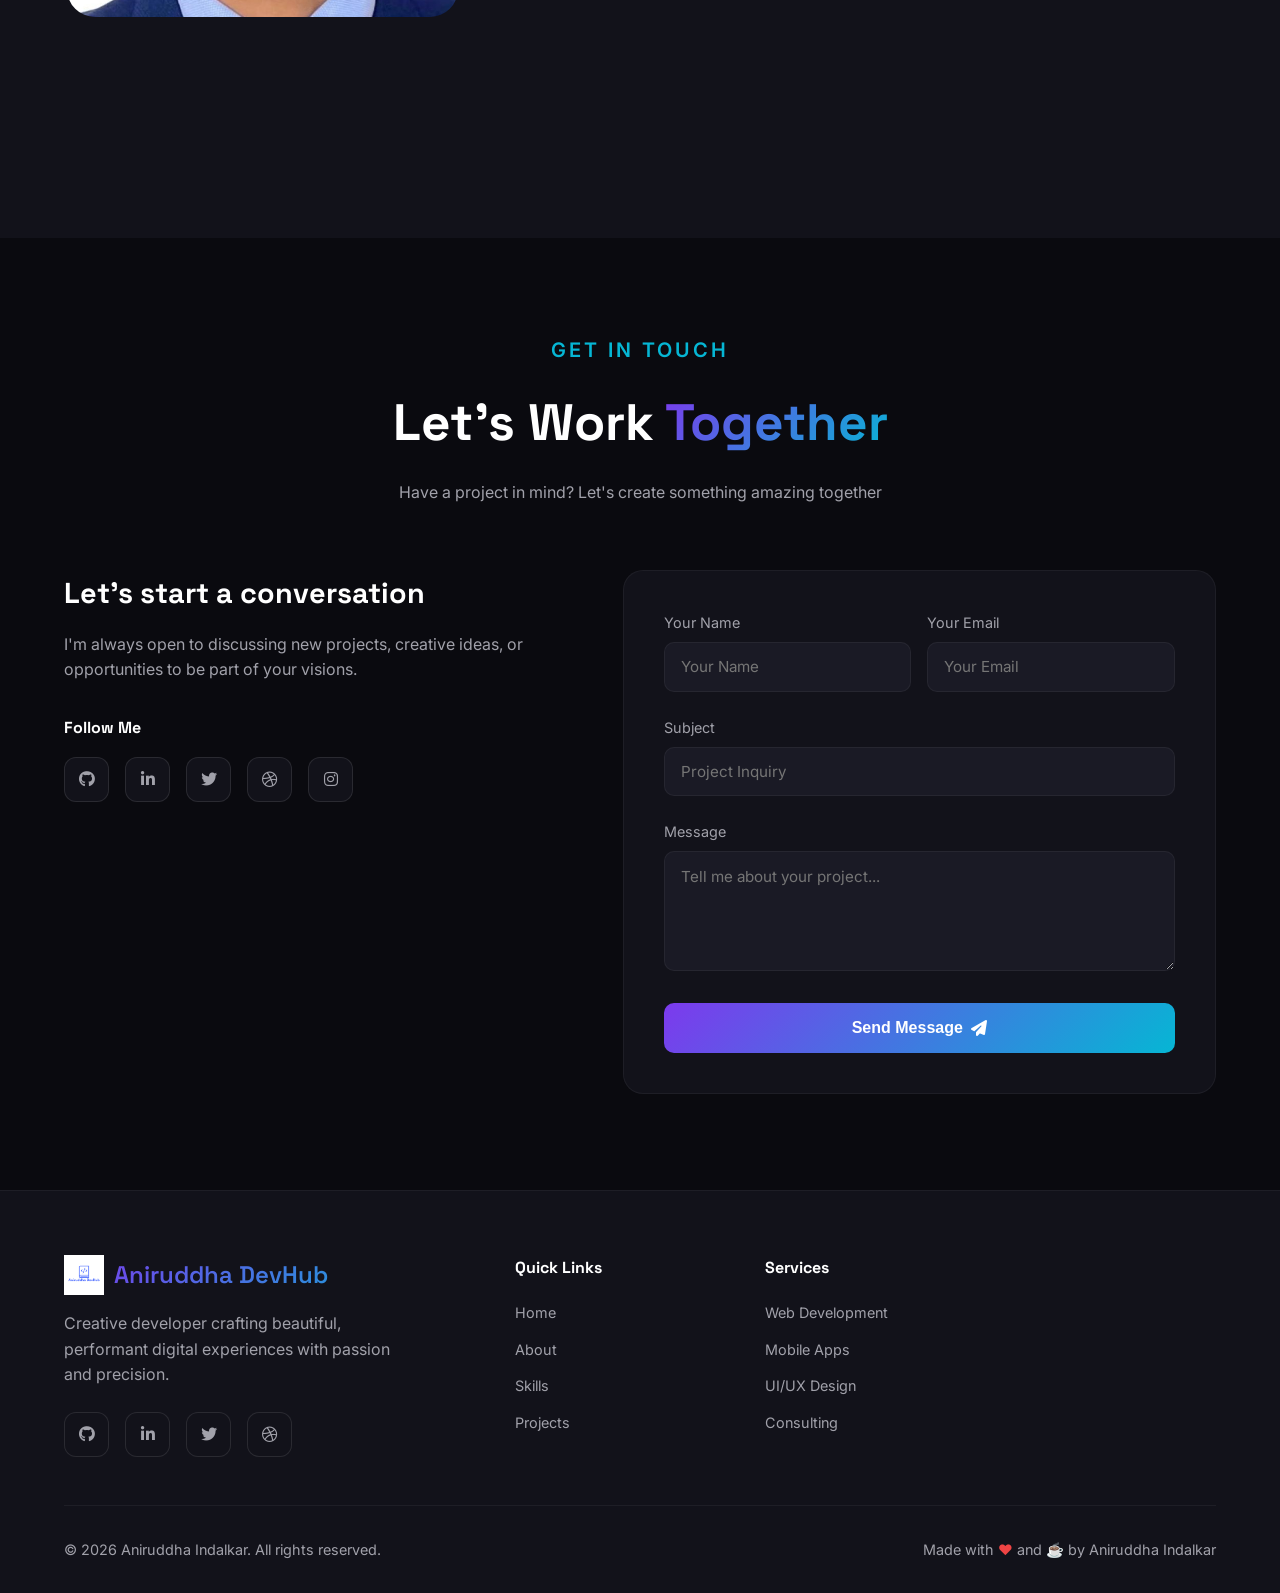
==== commit 3cc48832: "Updated index.html" ====
--- a/index.html
+++ b/index.html
@@ -413,7 +413,7 @@
           <a href="#" class="social-link"><i class="fab fa-instagram"></i></a>
         </div>
       </div>
-      <form class="contact-form fade-in" id="contactForm" action="https://formsubmit.co/aniruddha@xyhd.com" method="POST">
+      <form class="contact-form fade-in" id="contactForm" action="https://formsubmit.co/aindalkar18@gmail.com" method="POST">
   
         <input type="text" name="_honey" style="display:none">
         <input type="hidden" name="_next" value="thankyou.html">
@@ -496,4 +496,4 @@
 </footer>
 <script src="script.js"></script>
 </body>
-</html>+</html>
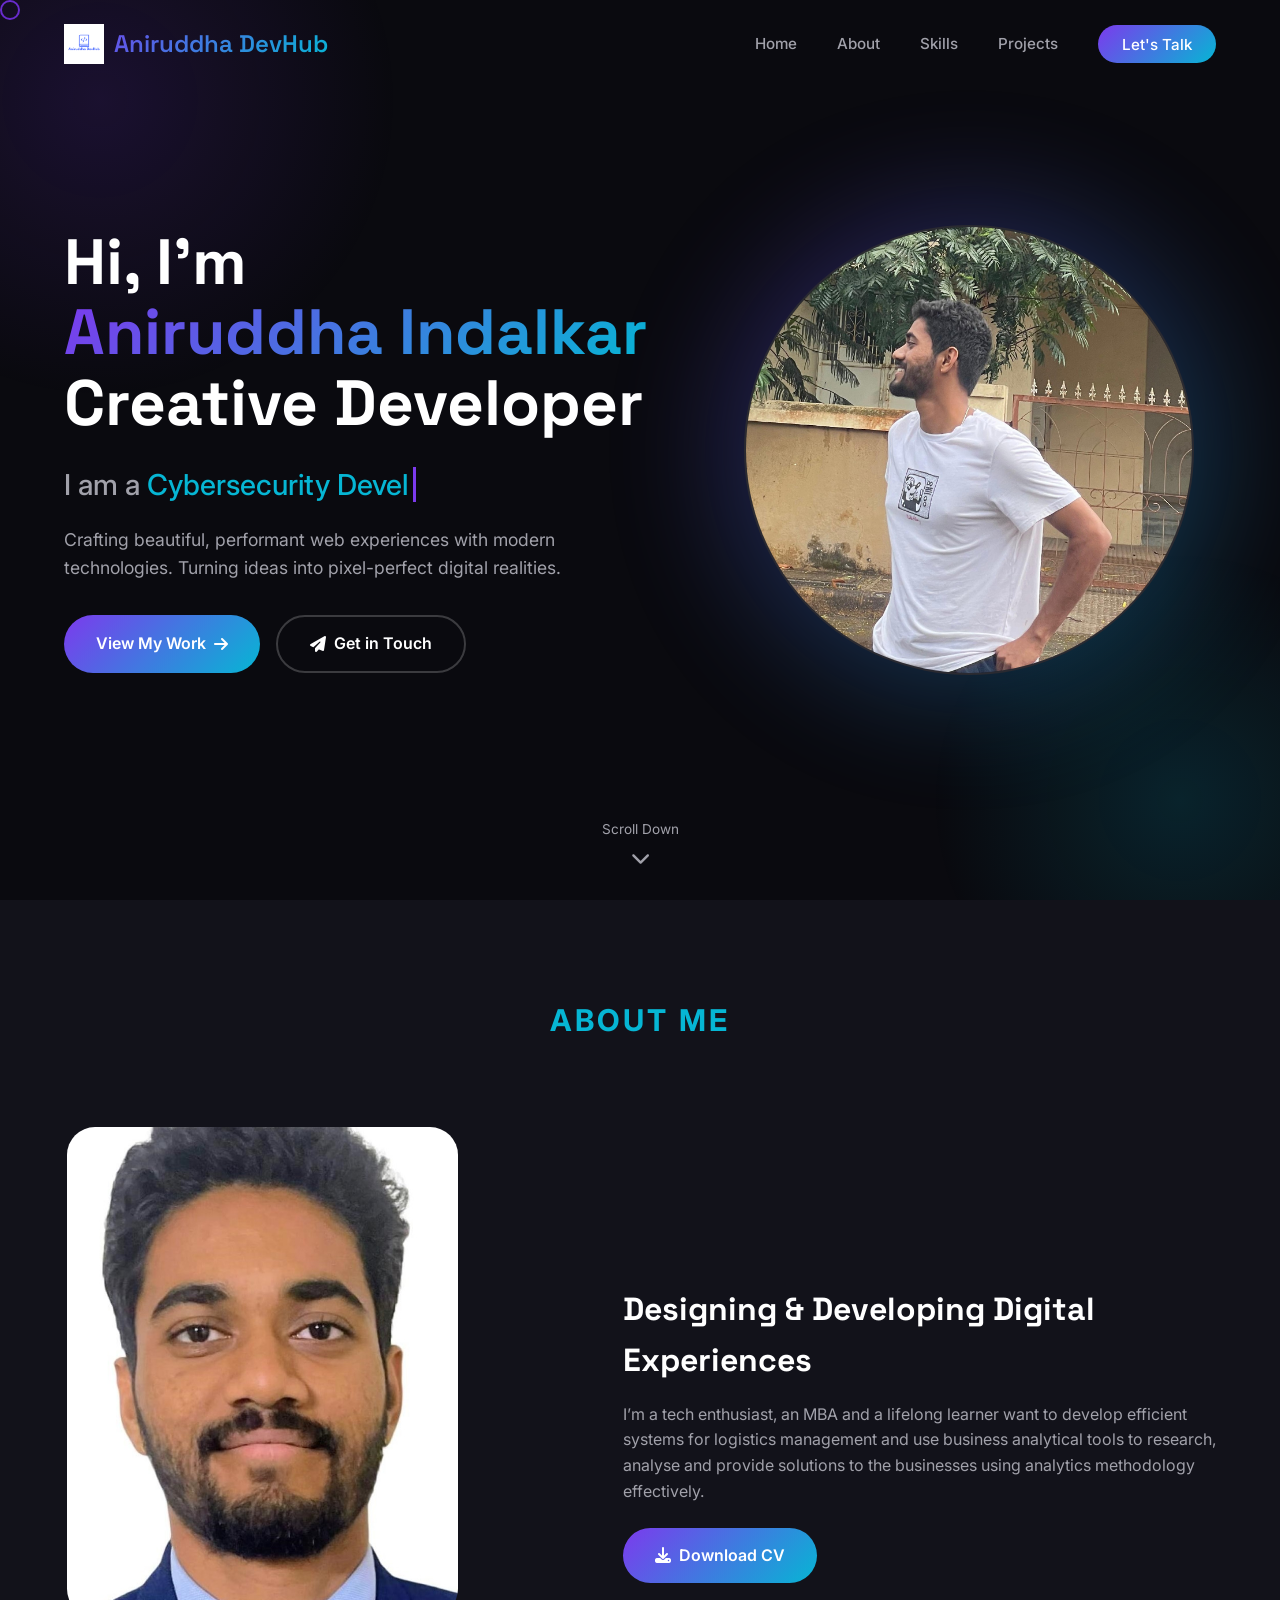
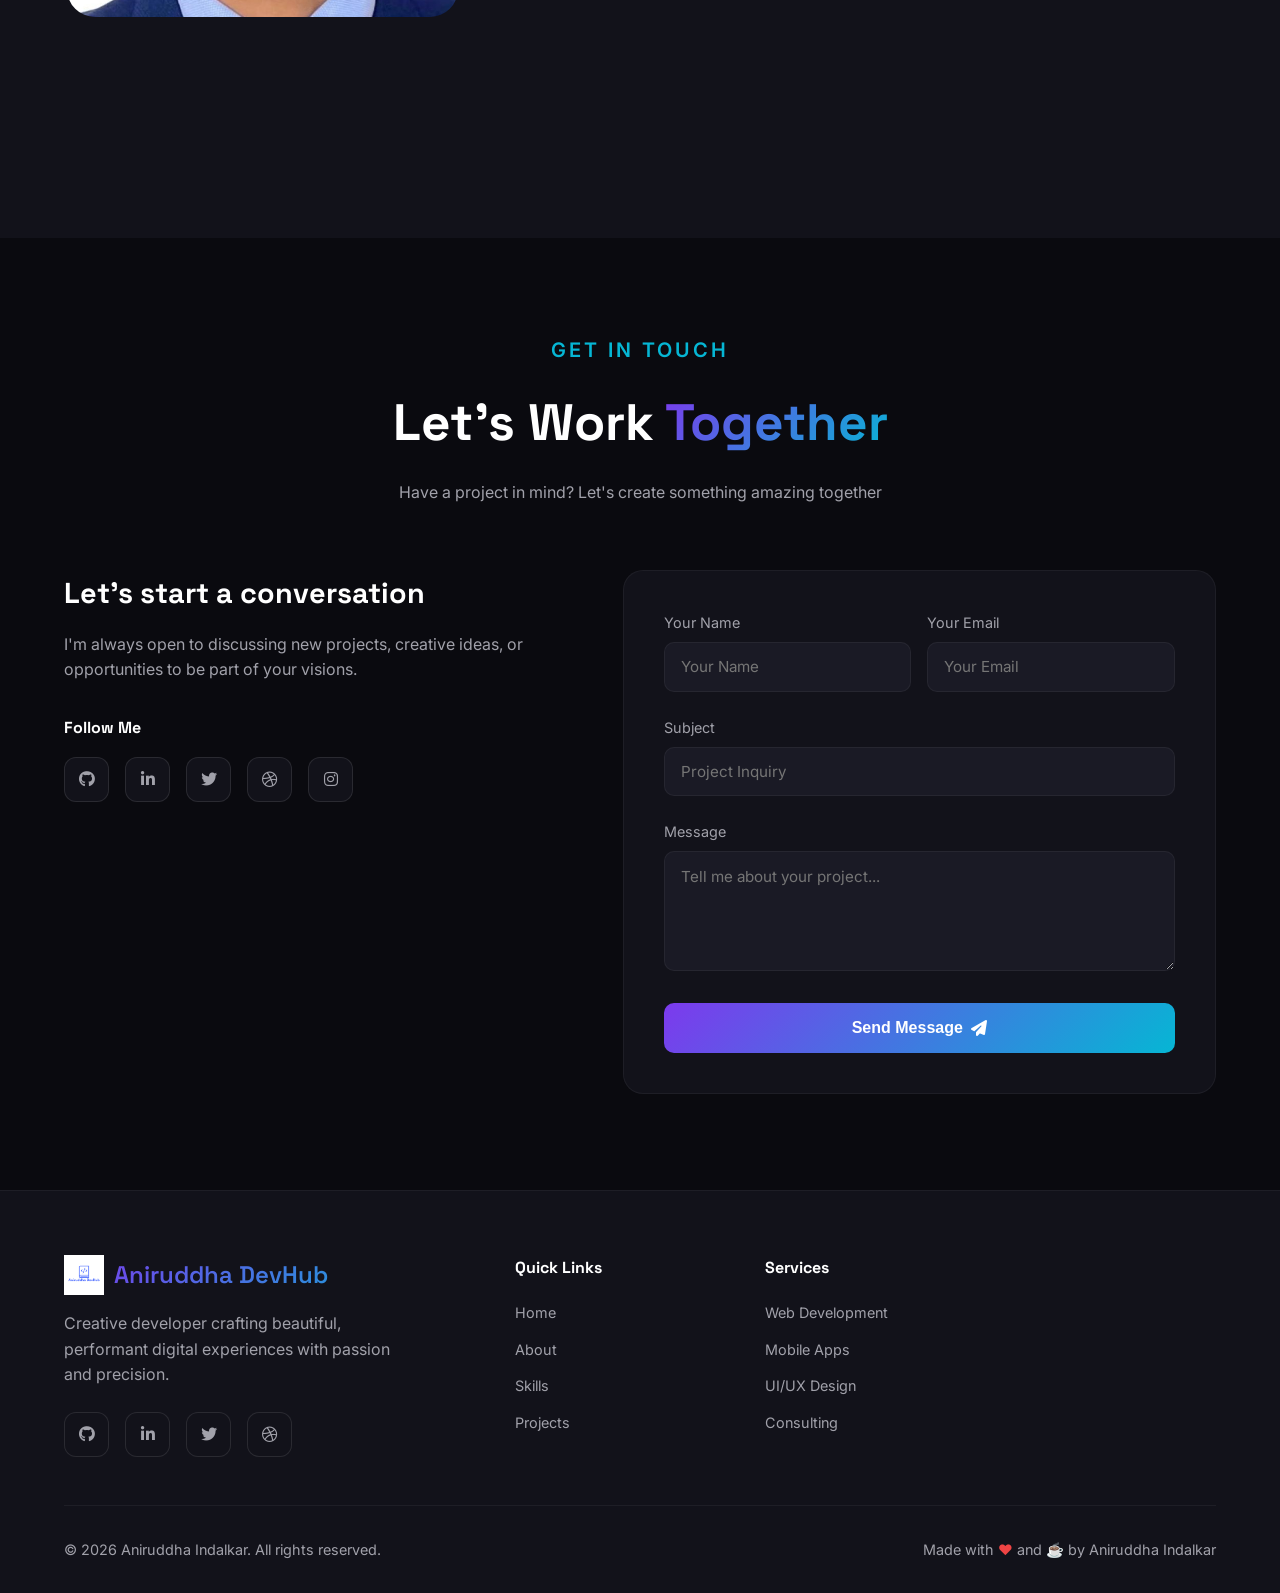
==== commit 6e61e3c3: "Updated index.html" ====
--- a/index.html
+++ b/index.html
@@ -3,11 +3,21 @@
 <head>
 <meta charset="UTF-8">
 <meta name="viewport" content="width=device-width, initial-scale=1.0">
+<meta name="google-site-verification" content="lJwUa11Z8CSxPK97qzaU9qva8EHY8OcL4GYpZSBC220" />
 <title>Home</title>
 <link href="https://fonts.googleapis.com/css2?family=Space+Grotesk:wght@300;400;500;600;700&family=Inter:wght@300;400;500;600&display=swap" rel="stylesheet">
 <link rel="stylesheet" href="https://cdnjs.cloudflare.com/ajax/libs/font-awesome/6.4.0/css/all.min.css">
 <link rel="stylesheet" href="style.css">
 </head>
+  <!-- Google tag (gtag.js) -->
+<script async src="https://www.googletagmanager.com/gtag/js?id=G-4ESGKFDMQV"></script>
+<script>
+  window.dataLayer = window.dataLayer || [];
+  function gtag(){dataLayer.push(arguments);}
+  gtag('js', new Date());
+
+  gtag('config', 'G-4ESGKFDMQV');
+</script>
 <body>
 
 <div class="bg-animation"></div>
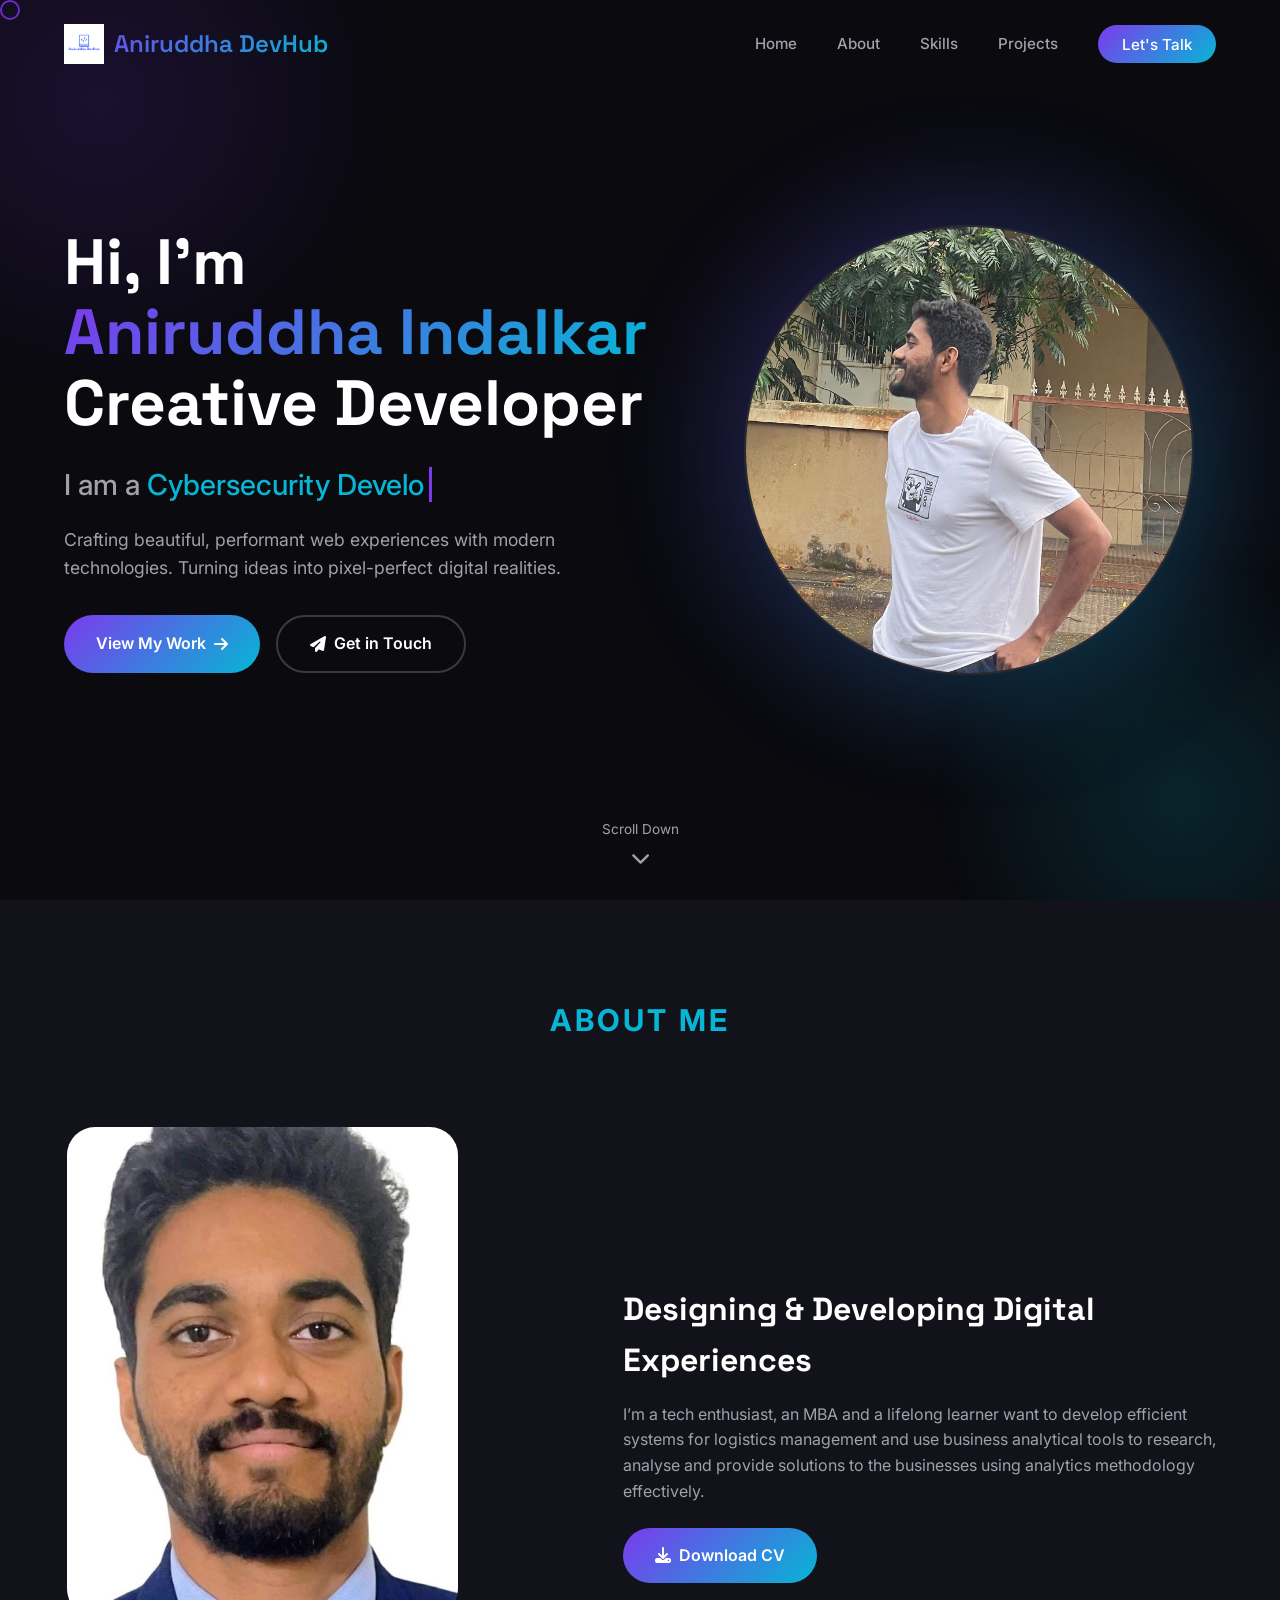
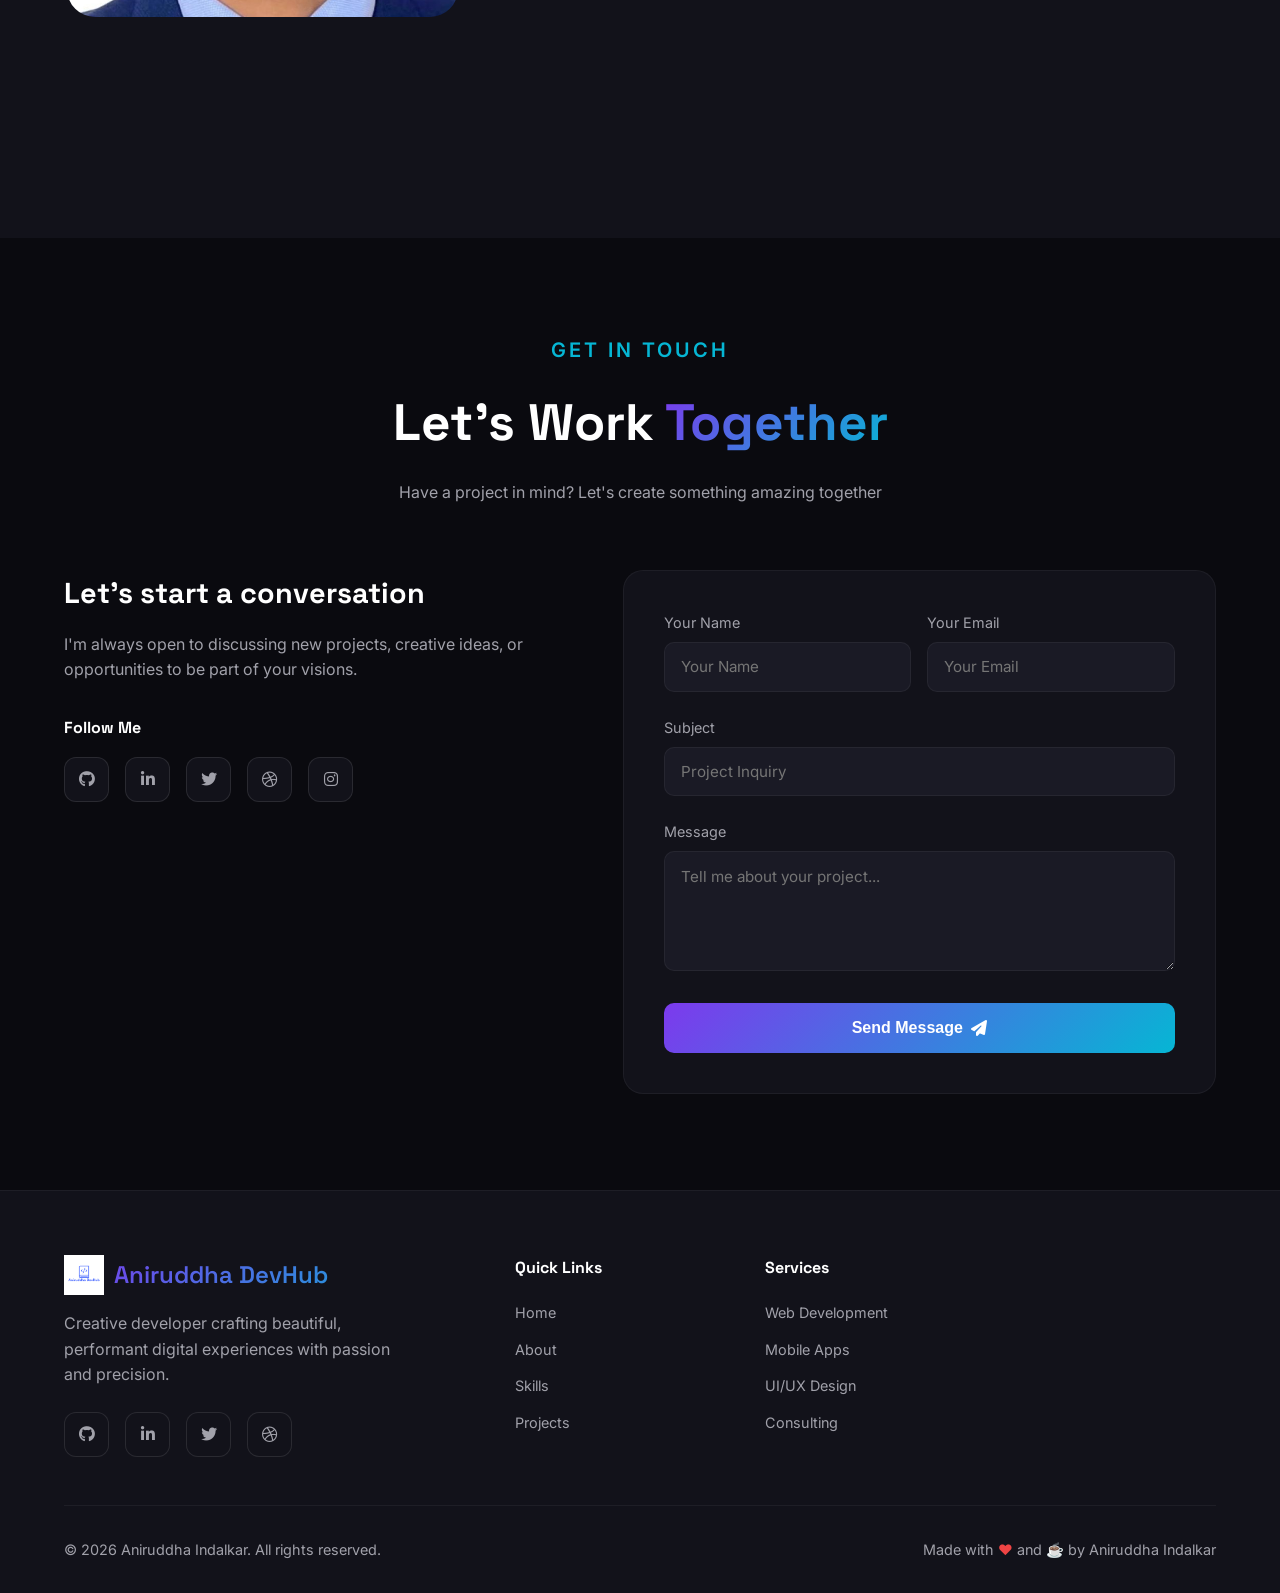
==== commit 925a245c: "Update index.html" ====
--- a/index.html
+++ b/index.html
@@ -5,6 +5,12 @@
 <meta name="viewport" content="width=device-width, initial-scale=1.0">
 <meta name="google-site-verification" content="lJwUa11Z8CSxPK97qzaU9qva8EHY8OcL4GYpZSBC220" />
 <title>Home</title>
+<meta name="description" content="Aniruddha's Portfolio - Full Stack Developer">
+    <meta name="keywords" content="Aniruddha, Frontend Developer, Portfolio,Andyrud25, Full Stack Developer Pune, React Developer, TypeScript Engineer">
+    <meta name="author" content="Aniruddha Indalkar">
+    <meta property="og:type" content="website">
+    <meta property="og:url" content="https://andyrud25.github.io/Portfolio-Webpage-Project/">
+    <meta property="og:title" content="Aniruddha Indalkar | Full Stack Web Engineer & AI Builder">
 <link href="https://fonts.googleapis.com/css2?family=Space+Grotesk:wght@300;400;500;600;700&family=Inter:wght@300;400;500;600&display=swap" rel="stylesheet">
 <link rel="stylesheet" href="https://cdnjs.cloudflare.com/ajax/libs/font-awesome/6.4.0/css/all.min.css">
 <link rel="stylesheet" href="style.css">
